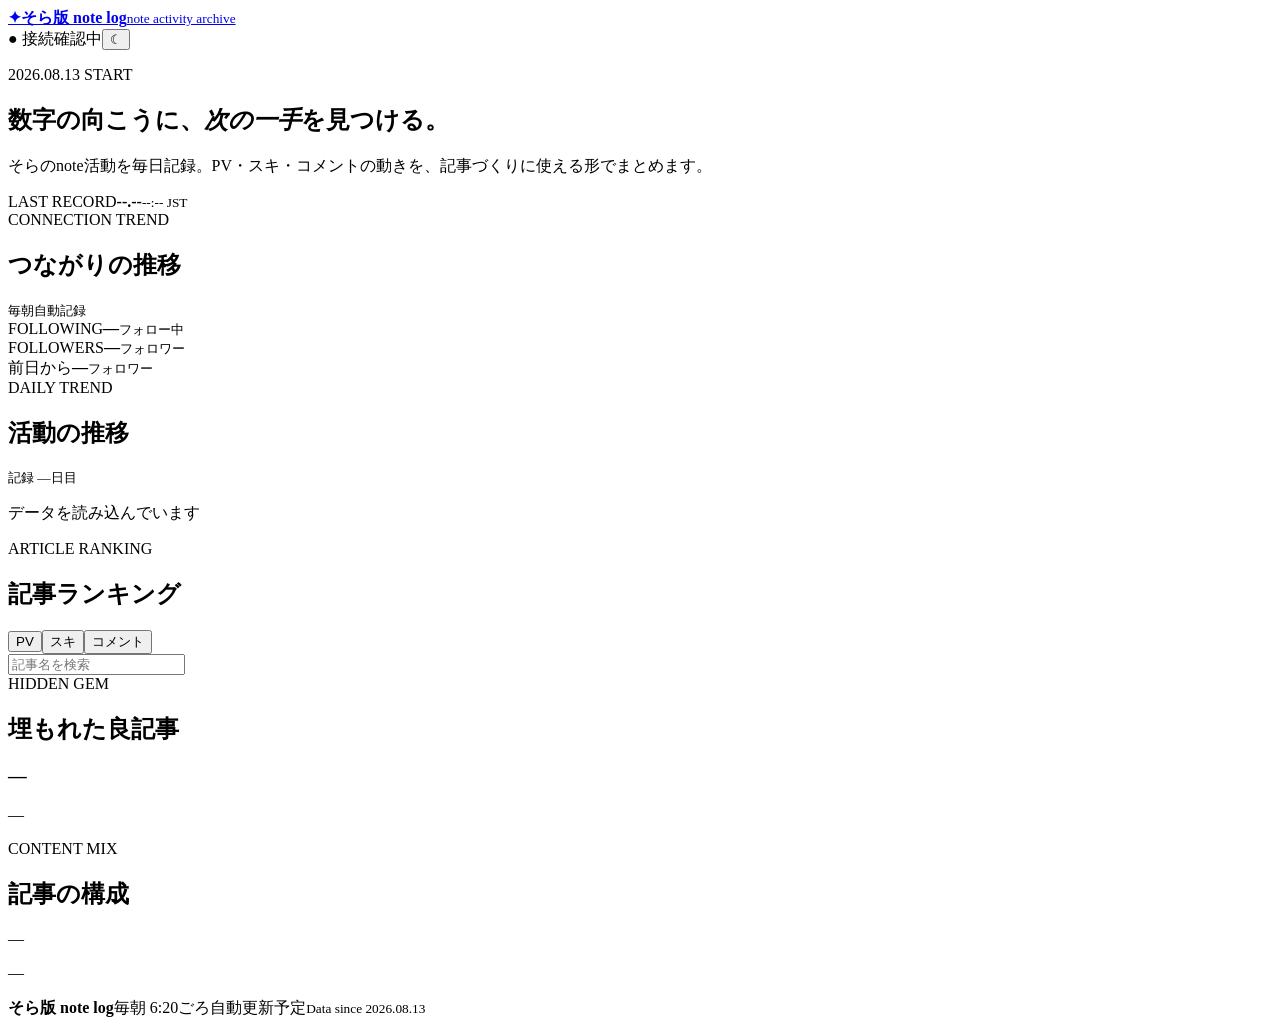
==== log/index.html @ 1eb39d57 "Add public note activity dashboard" ====
<!doctype html>
<html lang="ja">
<head>
<meta charset="utf-8">
<meta name="viewport" content="width=device-width,initial-scale=1">
<meta http-equiv="Content-Security-Policy" content="default-src 'self'; connect-src https://sora-note-log.ashestribirth.chatgpt.site; style-src 'self'; script-src 'self'; img-src 'self'; object-src 'none'; base-uri 'self'; form-action 'none'; upgrade-insecure-requests">
<meta name="referrer" content="strict-origin-when-cross-origin">
<title>そら版 note log</title>
<meta name="description" content="そらのnote活動を毎朝記録する公開ダッシュボード">
<link rel="stylesheet" href="./style.css">
<script src="./app.js" defer></script>
</head>
<body>
<main>
<header><a class="brand" href="./"><b>✦</b><span><strong>そら版 note log</strong><small>note activity archive</small></span></a><div><span id="status" class="status">● 接続確認中</span><button id="theme" aria-label="配色を切り替える">☾</button></div></header>
<section class="hero"><div><p class="eyebrow">2026.08.13 START</p><h1>数字の向こうに、<em>次の一手</em>を見つける。</h1><p>そらのnote活動を毎日記録。PV・スキ・コメントの動きを、記事づくりに使える形でまとめます。</p></div><aside><span>LAST RECORD</span><strong id="recordDate">--.--</strong><small id="recordTime">--:-- JST</small></aside></section>
<section id="stats" class="stats"></section>
<section class="follow"><div><span>CONNECTION TREND</span><h2>つながりの推移</h2><small>毎朝自動記録</small></div><div><span>FOLLOWING</span><strong id="following">—</strong><small>フォロー中</small></div><div class="featured"><span>FOLLOWERS</span><strong id="followers">—</strong><small>フォロワー</small></div><div><span>前日から</span><strong id="followDiff">—</strong><small>フォロワー</small></div></section>
<section class="grid">
<article class="panel trend"><div class="title"><div><span>DAILY TREND</span><h2>活動の推移</h2></div><small id="days">記録 —日目</small></div><div id="trendBars" class="bars"></div><p id="trendNote">データを読み込んでいます</p></article>
<article class="panel ranking"><div class="title"><div><span>ARTICLE RANKING</span><h2>記事ランキング</h2></div><div class="tabs"><button data-metric="pv" class="active">PV</button><button data-metric="likes">スキ</button><button data-metric="comments">コメント</button></div></div><input id="search" placeholder="記事名を検索" aria-label="記事名を検索"><div id="ranking"></div></article>
<article class="panel mini"><div class="title"><div><span>HIDDEN GEM</span><h2>埋もれた良記事</h2></div></div><h3 id="gemTitle">—</h3><p id="gemStats">—</p></article>
<article class="panel mini"><div class="title"><div><span>CONTENT MIX</span><h2>記事の構成</h2></div></div><div id="donut" class="donut"><span id="mixPercent">—</span></div><p id="mixText">—</p></article>
</section>
<footer><b>そら版 note log</b><span>毎朝 6:20ごろ自動更新予定</span><small>Data since 2026.08.13</small></footer>
</main>
</body>
</html>
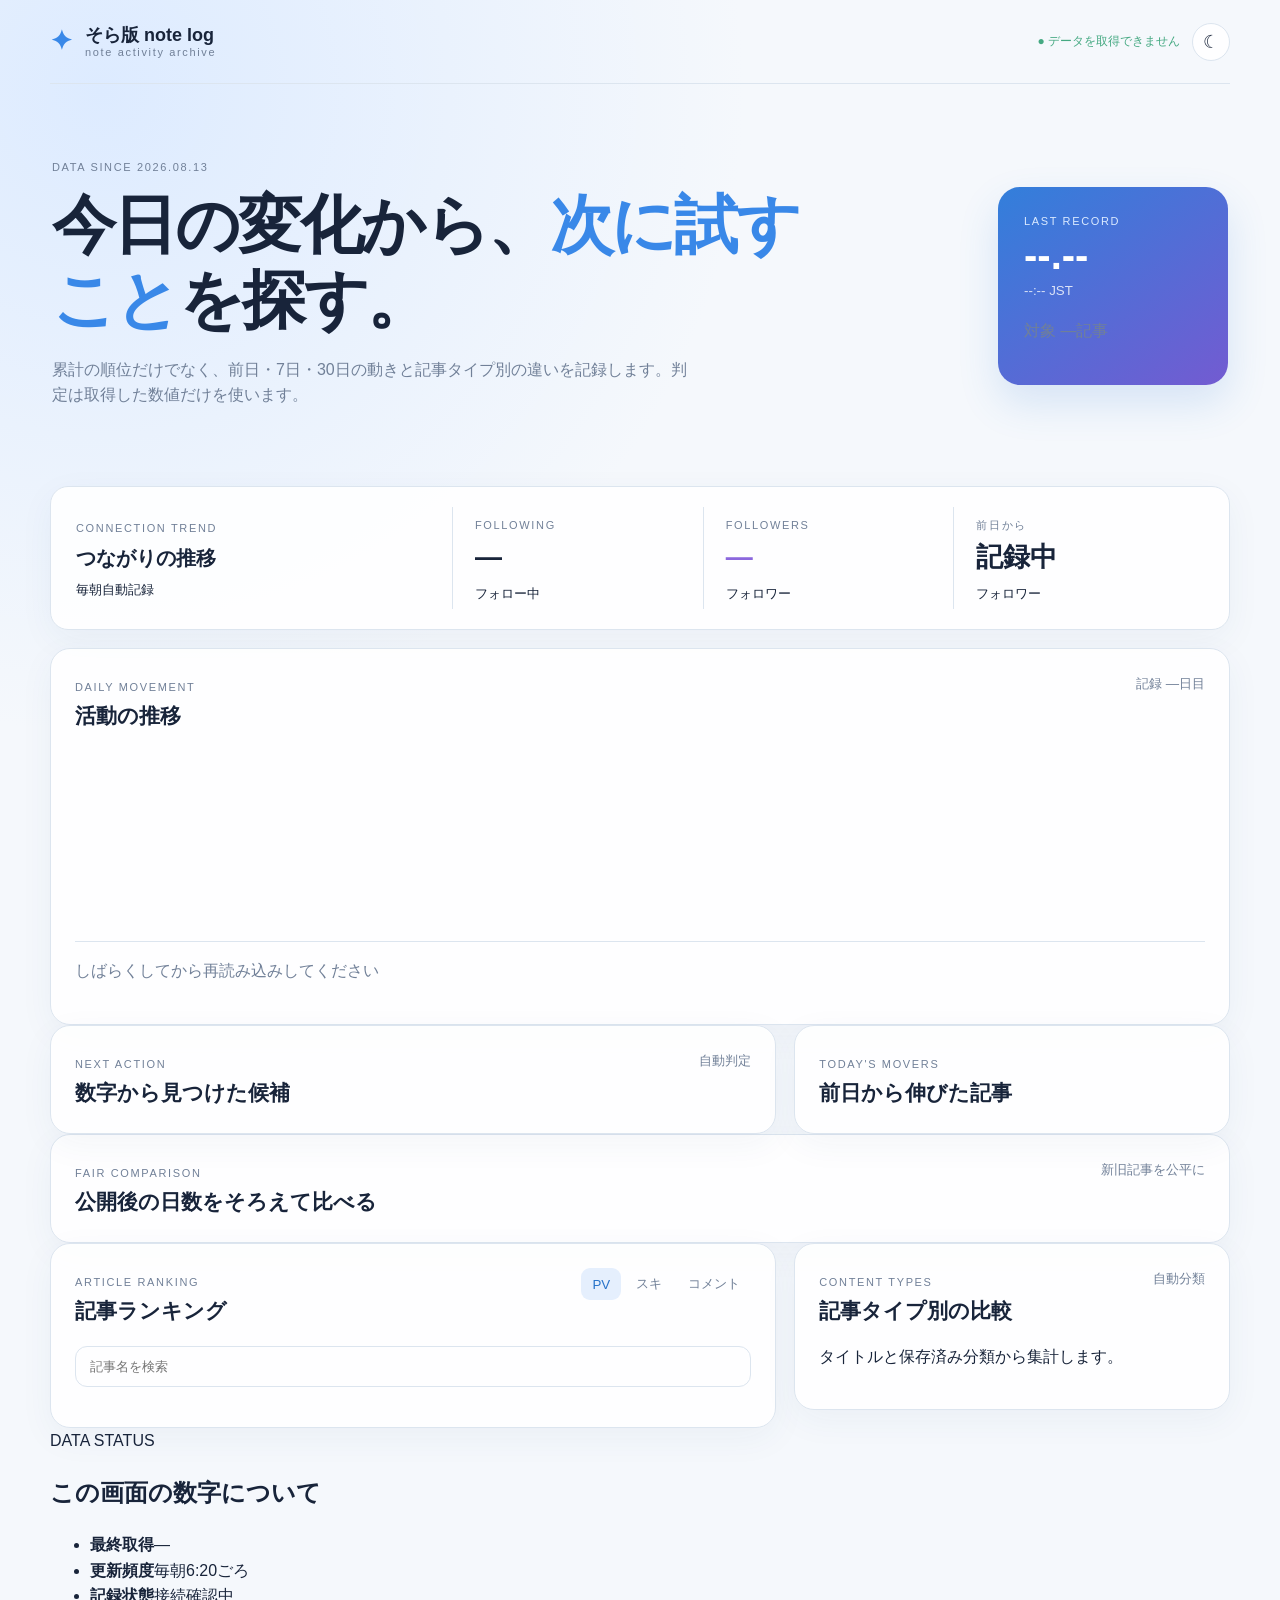
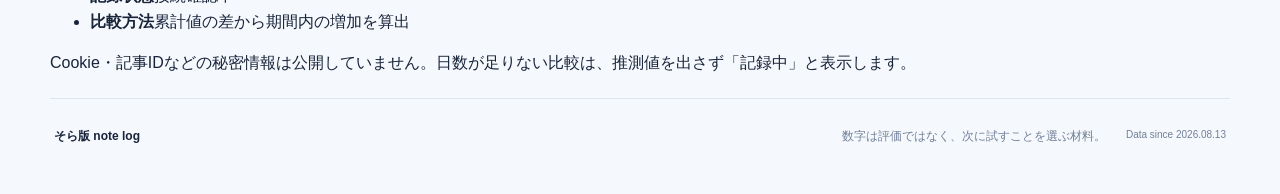
==== commit 2d71e1a7: "Add actionable note log dashboard" ====
--- a/log/index.html
+++ b/log/index.html
@@ -6,23 +6,29 @@
 <meta http-equiv="Content-Security-Policy" content="default-src 'self'; connect-src https://sora-note-log.ashestribirth.chatgpt.site; style-src 'self'; script-src 'self'; img-src 'self'; object-src 'none'; base-uri 'self'; form-action 'none'; upgrade-insecure-requests">
 <meta name="referrer" content="strict-origin-when-cross-origin">
 <title>そら版 note log</title>
-<meta name="description" content="そらのnote活動を毎朝記録する公開ダッシュボード">
+<meta name="description" content="そらのnote活動を毎朝記録し、次に試すことを見つける公開ダッシュボード">
 <link rel="stylesheet" href="./style.css">
 <script src="./app.js" defer></script>
 </head>
 <body>
 <main>
 <header><a class="brand" href="./"><b>✦</b><span><strong>そら版 note log</strong><small>note activity archive</small></span></a><div><span id="status" class="status">● 接続確認中</span><button id="theme" aria-label="配色を切り替える">☾</button></div></header>
-<section class="hero"><div><p class="eyebrow">2026.08.13 START</p><h1>数字の向こうに、<em>次の一手</em>を見つける。</h1><p>そらのnote活動を毎日記録。PV・スキ・コメントの動きを、記事づくりに使える形でまとめます。</p></div><aside><span>LAST RECORD</span><strong id="recordDate">--.--</strong><small id="recordTime">--:-- JST</small></aside></section>
+<section class="hero"><div><p class="eyebrow">DATA SINCE 2026.08.13</p><h1>今日の変化から、<em>次に試すこと</em>を探す。</h1><p>累計の順位だけでなく、前日・7日・30日の動きと記事タイプ別の違いを記録します。判定は取得した数値だけを使います。</p></div><aside><span>LAST RECORD</span><strong id="recordDate">--.--</strong><small id="recordTime">--:-- JST</small><p id="recordCount">対象 —記事</p></aside></section>
+<section id="changes" class="changes"></section>
 <section id="stats" class="stats"></section>
-<section class="follow"><div><span>CONNECTION TREND</span><h2>つながりの推移</h2><small>毎朝自動記録</small></div><div><span>FOLLOWING</span><strong id="following">—</strong><small>フォロー中</small></div><div class="featured"><span>FOLLOWERS</span><strong id="followers">—</strong><small>フォロワー</small></div><div><span>前日から</span><strong id="followDiff">—</strong><small>フォロワー</small></div></section>
+<section class="follow"><div><span>CONNECTION TREND</span><h2>つながりの推移</h2><small>毎朝自動記録</small></div><div><span>FOLLOWING</span><strong id="following">—</strong><small>フォロー中</small></div><div class="featured"><span>FOLLOWERS</span><strong id="followers">—</strong><small>フォロワー</small></div><div><span>前日から</span><strong id="followDiff">記録中</strong><small>フォロワー</small></div></section>
+<section class="panel trend"><div class="title"><div><span>DAILY MOVEMENT</span><h2>活動の推移</h2></div><small id="days">記録 —日目</small></div><div id="trendBars" class="bars"></div><p id="trendNote">データを読み込んでいます</p></section>
+<section class="grid action-grid">
+<article class="panel"><div class="title"><div><span>NEXT ACTION</span><h2>数字から見つけた候補</h2></div><small>自動判定</small></div><div id="actions" class="actions"></div></article>
+<article class="panel"><div class="title"><div><span>TODAY'S MOVERS</span><h2>前日から伸びた記事</h2></div></div><div id="movers" class="movers"></div></article>
+</section>
+<section class="panel fair"><div class="title"><div><span>FAIR COMPARISON</span><h2>公開後の日数をそろえて比べる</h2></div><small>新旧記事を公平に</small></div><div id="fairList" class="fair-list"></div></section>
 <section class="grid">
-<article class="panel trend"><div class="title"><div><span>DAILY TREND</span><h2>活動の推移</h2></div><small id="days">記録 —日目</small></div><div id="trendBars" class="bars"></div><p id="trendNote">データを読み込んでいます</p></article>
 <article class="panel ranking"><div class="title"><div><span>ARTICLE RANKING</span><h2>記事ランキング</h2></div><div class="tabs"><button data-metric="pv" class="active">PV</button><button data-metric="likes">スキ</button><button data-metric="comments">コメント</button></div></div><input id="search" placeholder="記事名を検索" aria-label="記事名を検索"><div id="ranking"></div></article>
-<article class="panel mini"><div class="title"><div><span>HIDDEN GEM</span><h2>埋もれた良記事</h2></div></div><h3 id="gemTitle">—</h3><p id="gemStats">—</p></article>
-<article class="panel mini"><div class="title"><div><span>CONTENT MIX</span><h2>記事の構成</h2></div></div><div id="donut" class="donut"><span id="mixPercent">—</span></div><p id="mixText">—</p></article>
+<article class="panel"><div class="title"><div><span>CONTENT TYPES</span><h2>記事タイプ別の比較</h2></div><small>自動分類</small></div><div id="categories" class="categories"></div><p class="method">タイトルと保存済み分類から集計します。</p></article>
 </section>
-<footer><b>そら版 note log</b><span>毎朝 6:20ごろ自動更新予定</span><small>Data since 2026.08.13</small></footer>
+<section class="data-status"><div><span>DATA STATUS</span><h2>この画面の数字について</h2></div><ul><li><b>最終取得</b><span id="lastFetched">—</span></li><li><b>更新頻度</b>毎朝6:20ごろ</li><li><b>記録状態</b><span id="dataState">接続確認中</span></li><li><b>比較方法</b>累計値の差から期間内の増加を算出</li></ul><p>Cookie・記事IDなどの秘密情報は公開していません。日数が足りない比較は、推測値を出さず「記録中」と表示します。</p></section>
+<footer><b>そら版 note log</b><span>数字は評価ではなく、次に試すことを選ぶ材料。</span><small>Data since 2026.08.13</small></footer>
 </main>
 </body>
 </html>
--- a/log/style.css
+++ b/log/style.css
@@ -0,0 +1 @@
+:root{--bg:#f5f8fc;--card:rgba(255,255,255,.9);--ink:#18243a;--muted:#718098;--line:#dce5ef;--blue:#3988e8;--violet:#8b67dd;--orange:#e98b50;--green:#45a982}*{box-sizing:border-box}body{margin:0;background:radial-gradient(circle at 8% 5%,#ddebff 0,transparent 31%),var(--bg);color:var(--ink);font-family:-apple-system,BlinkMacSystemFont,"Segoe UI","Noto Sans JP",sans-serif;line-height:1.6}body.dark{--bg:#111827;--card:rgba(27,38,58,.94);--ink:#edf4ff;--muted:#aab8cd;--line:#35435a;background:radial-gradient(circle at 8% 5%,#1c3c67 0,transparent 31%),var(--bg)}main{width:min(1180px,calc(100% - 32px));margin:auto}header{height:84px;display:flex;align-items:center;justify-content:space-between;border-bottom:1px solid var(--line)}header>div{display:flex;align-items:center;gap:12px}.brand{display:flex;align-items:center;gap:12px;color:inherit;text-decoration:none}.brand>b{font-size:27px;color:var(--blue)}.brand span{display:flex;flex-direction:column;line-height:1.15}.brand strong{font-size:18px}.brand small,.eyebrow,.title span,aside>span,.follow span{color:var(--muted);font-size:11px;letter-spacing:.15em}.status{color:var(--green);font-size:12px}#theme{border:1px solid var(--line);background:var(--card);color:var(--ink);border-radius:50%;width:38px;height:38px;font-size:18px;cursor:pointer}.hero{display:grid;grid-template-columns:1fr 230px;gap:56px;align-items:center;padding:64px 2px 44px}.hero h1{font-size:clamp(34px,5vw,66px);line-height:1.18;margin:8px 0 18px;max-width:750px;letter-spacing:-.04em}.hero em{color:var(--blue);font-style:normal}.hero p:not(.eyebrow){color:var(--muted);max-width:650px}.hero aside{background:linear-gradient(145deg,#327fdb,#735bd1);color:white;padding:26px;border-radius:22px;box-shadow:0 18px 40px #347fd42a}.hero aside>*{display:block}.hero aside>span{color:#dbeaff}.hero aside strong{font-size:40px;line-height:1.25}.hero aside small{opacity:.8}.stats{display:grid;grid-template-columns:repeat(4,1fr);gap:14px}.stat,.panel,.follow{background:var(--card);border:1px solid var(--line);box-shadow:0 10px 35px #26496d0d}.stat{position:relative;border-radius:18px;padding:22px;overflow:hidden}.stat>span{color:var(--muted);font-size:11px;letter-spacing:.12em}.stat strong{display:block;font-size:29px}.stat small{color:var(--muted)}.stat i{position:absolute;height:4px;bottom:0;left:0;right:0;background:var(--c)}.follow{display:grid;grid-template-columns:1.5fr repeat(3,1fr);margin:18px 0;padding:20px 25px;border-radius:18px;align-items:center}.follow>div{padding:4px 22px;border-left:1px solid var(--line)}.follow>div:first-child{border:0;padding-left:0}.follow h2{margin:2px 0;font-size:20px}.follow strong{display:block;font-size:27px}.follow .featured strong{color:var(--violet)}.grid{display:grid;grid-template-columns:1.25fr .75fr;gap:18px}.panel{border-radius:20px;padding:24px}.ranking{grid-row:span 2}.title{display:flex;align-items:flex-start;justify-content:space-between;gap:12px}.title h2{margin:0;font-size:21px}.title>small{color:var(--muted)}.tabs{display:flex;gap:4px}.tabs button{border:0;padding:7px 11px;background:transparent;color:var(--muted);border-radius:9px;cursor:pointer}.tabs .active{background:#e5effd;color:#2873c9}body.dark .tabs .active{background:#283d59;color:#8fc1ff}#search{width:100%;margin:18px 0 8px;border:1px solid var(--line);border-radius:12px;padding:12px 14px;background:transparent;color:var(--ink)}.row{display:grid;grid-template-columns:34px 1fr auto;align-items:center;gap:10px;color:inherit;text-decoration:none;border-bottom:1px solid var(--line);padding:12px 3px}.row .rank{color:var(--muted);font-size:12px}.row b{font-size:14px}.row small{color:var(--muted);margin-left:4px}.bars{height:210px;display:flex;align-items:flex-end;gap:8px;padding-top:24px;border-bottom:1px solid var(--line)}.bar{flex:1;min-width:5px;max-width:28px;border-radius:5px 5px 0 0;background:linear-gradient(#53a0f3,#7b70dd)}.trend>p,.mini>p{color:var(--muted)}.mini h3{margin:25px 0 12px}.donut{width:145px;height:145px;border-radius:50%;margin:20px auto;display:grid;place-items:center}.donut:before{content:"";width:98px;height:98px;border-radius:50%;background:var(--card);position:absolute}.donut span{z-index:1;font-size:24px;font-weight:700}footer{margin-top:22px;padding:28px 4px 48px;border-top:1px solid var(--line);display:flex;gap:20px;color:var(--muted);font-size:12px}footer b{color:var(--ink);margin-right:auto}@media(max-width:800px){.hero{grid-template-columns:1fr;gap:18px;padding-top:38px}.hero aside{width:100%}.stats{grid-template-columns:repeat(2,1fr)}.follow{grid-template-columns:repeat(3,1fr)}.follow>div:first-child{grid-column:1/-1;border-bottom:1px solid var(--line);padding-bottom:12px}.grid{grid-template-columns:1fr}.ranking{grid-row:auto}footer{flex-wrap:wrap}}@media(max-width:520px){main{width:min(100% - 20px,1180px)}header{height:72px}.status{display:none}.hero h1{font-size:38px}.stats{gap:8px}.stat{padding:16px}.stat strong{font-size:23px}.follow{padding:15px 8px}.follow>div{padding:4px 10px}.follow strong{font-size:22px}.panel{padding:18px}.title{flex-direction:column}.tabs{align-self:stretch}.tabs button{flex:1}.row{grid-template-columns:26px 1fr auto}.row b{display:block;text-align:right}.row small{display:none}}
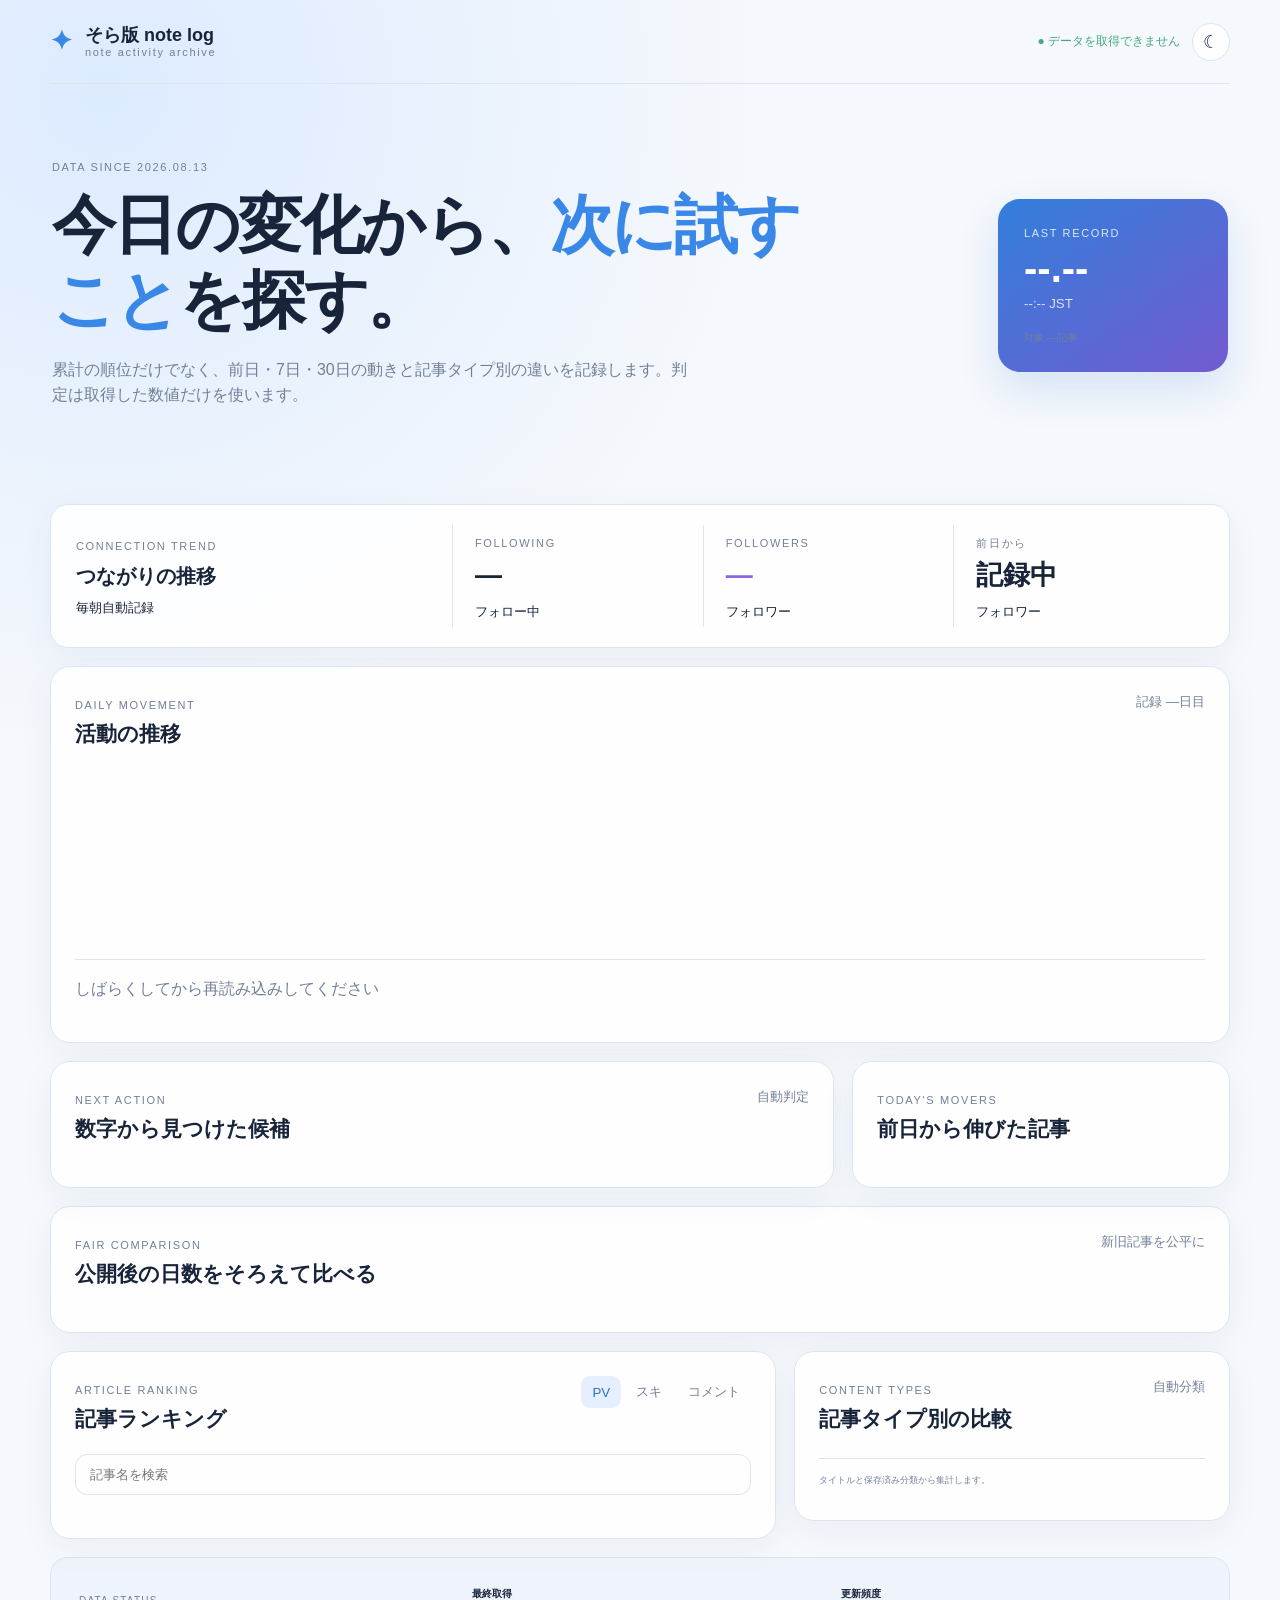
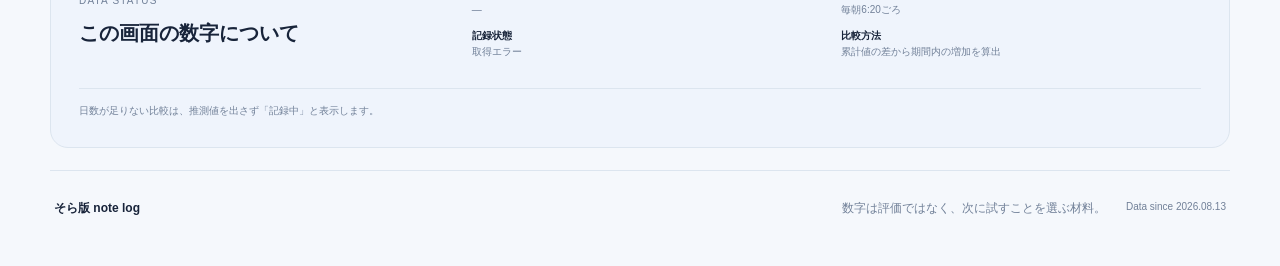
==== commit 54ea00be: "Remove internal data handling disclosure" ====
--- a/log/index.html
+++ b/log/index.html
@@ -27,7 +27,7 @@
 <article class="panel ranking"><div class="title"><div><span>ARTICLE RANKING</span><h2>記事ランキング</h2></div><div class="tabs"><button data-metric="pv" class="active">PV</button><button data-metric="likes">スキ</button><button data-metric="comments">コメント</button></div></div><input id="search" placeholder="記事名を検索" aria-label="記事名を検索"><div id="ranking"></div></article>
 <article class="panel"><div class="title"><div><span>CONTENT TYPES</span><h2>記事タイプ別の比較</h2></div><small>自動分類</small></div><div id="categories" class="categories"></div><p class="method">タイトルと保存済み分類から集計します。</p></article>
 </section>
-<section class="data-status"><div><span>DATA STATUS</span><h2>この画面の数字について</h2></div><ul><li><b>最終取得</b><span id="lastFetched">—</span></li><li><b>更新頻度</b>毎朝6:20ごろ</li><li><b>記録状態</b><span id="dataState">接続確認中</span></li><li><b>比較方法</b>累計値の差から期間内の増加を算出</li></ul><p>Cookie・記事IDなどの秘密情報は公開していません。日数が足りない比較は、推測値を出さず「記録中」と表示します。</p></section>
+<section class="data-status"><div><span>DATA STATUS</span><h2>この画面の数字について</h2></div><ul><li><b>最終取得</b><span id="lastFetched">—</span></li><li><b>更新頻度</b>毎朝6:20ごろ</li><li><b>記録状態</b><span id="dataState">接続確認中</span></li><li><b>比較方法</b>累計値の差から期間内の増加を算出</li></ul><p>日数が足りない比較は、推測値を出さず「記録中」と表示します。</p></section>
 <footer><b>そら版 note log</b><span>数字は評価ではなく、次に試すことを選ぶ材料。</span><small>Data since 2026.08.13</small></footer>
 </main>
 </body>
--- a/log/style.css
+++ b/log/style.css
@@ -1 +1,4 @@
-:root{--bg:#f5f8fc;--card:rgba(255,255,255,.9);--ink:#18243a;--muted:#718098;--line:#dce5ef;--blue:#3988e8;--violet:#8b67dd;--orange:#e98b50;--green:#45a982}*{box-sizing:border-box}body{margin:0;background:radial-gradient(circle at 8% 5%,#ddebff 0,transparent 31%),var(--bg);color:var(--ink);font-family:-apple-system,BlinkMacSystemFont,"Segoe UI","Noto Sans JP",sans-serif;line-height:1.6}body.dark{--bg:#111827;--card:rgba(27,38,58,.94);--ink:#edf4ff;--muted:#aab8cd;--line:#35435a;background:radial-gradient(circle at 8% 5%,#1c3c67 0,transparent 31%),var(--bg)}main{width:min(1180px,calc(100% - 32px));margin:auto}header{height:84px;display:flex;align-items:center;justify-content:space-between;border-bottom:1px solid var(--line)}header>div{display:flex;align-items:center;gap:12px}.brand{display:flex;align-items:center;gap:12px;color:inherit;text-decoration:none}.brand>b{font-size:27px;color:var(--blue)}.brand span{display:flex;flex-direction:column;line-height:1.15}.brand strong{font-size:18px}.brand small,.eyebrow,.title span,aside>span,.follow span{color:var(--muted);font-size:11px;letter-spacing:.15em}.status{color:var(--green);font-size:12px}#theme{border:1px solid var(--line);background:var(--card);color:var(--ink);border-radius:50%;width:38px;height:38px;font-size:18px;cursor:pointer}.hero{display:grid;grid-template-columns:1fr 230px;gap:56px;align-items:center;padding:64px 2px 44px}.hero h1{font-size:clamp(34px,5vw,66px);line-height:1.18;margin:8px 0 18px;max-width:750px;letter-spacing:-.04em}.hero em{color:var(--blue);font-style:normal}.hero p:not(.eyebrow){color:var(--muted);max-width:650px}.hero aside{background:linear-gradient(145deg,#327fdb,#735bd1);color:white;padding:26px;border-radius:22px;box-shadow:0 18px 40px #347fd42a}.hero aside>*{display:block}.hero aside>span{color:#dbeaff}.hero aside strong{font-size:40px;line-height:1.25}.hero aside small{opacity:.8}.stats{display:grid;grid-template-columns:repeat(4,1fr);gap:14px}.stat,.panel,.follow{background:var(--card);border:1px solid var(--line);box-shadow:0 10px 35px #26496d0d}.stat{position:relative;border-radius:18px;padding:22px;overflow:hidden}.stat>span{color:var(--muted);font-size:11px;letter-spacing:.12em}.stat strong{display:block;font-size:29px}.stat small{color:var(--muted)}.stat i{position:absolute;height:4px;bottom:0;left:0;right:0;background:var(--c)}.follow{display:grid;grid-template-columns:1.5fr repeat(3,1fr);margin:18px 0;padding:20px 25px;border-radius:18px;align-items:center}.follow>div{padding:4px 22px;border-left:1px solid var(--line)}.follow>div:first-child{border:0;padding-left:0}.follow h2{margin:2px 0;font-size:20px}.follow strong{display:block;font-size:27px}.follow .featured strong{color:var(--violet)}.grid{display:grid;grid-template-columns:1.25fr .75fr;gap:18px}.panel{border-radius:20px;padding:24px}.ranking{grid-row:span 2}.title{display:flex;align-items:flex-start;justify-content:space-between;gap:12px}.title h2{margin:0;font-size:21px}.title>small{color:var(--muted)}.tabs{display:flex;gap:4px}.tabs button{border:0;padding:7px 11px;background:transparent;color:var(--muted);border-radius:9px;cursor:pointer}.tabs .active{background:#e5effd;color:#2873c9}body.dark .tabs .active{background:#283d59;color:#8fc1ff}#search{width:100%;margin:18px 0 8px;border:1px solid var(--line);border-radius:12px;padding:12px 14px;background:transparent;color:var(--ink)}.row{display:grid;grid-template-columns:34px 1fr auto;align-items:center;gap:10px;color:inherit;text-decoration:none;border-bottom:1px solid var(--line);padding:12px 3px}.row .rank{color:var(--muted);font-size:12px}.row b{font-size:14px}.row small{color:var(--muted);margin-left:4px}.bars{height:210px;display:flex;align-items:flex-end;gap:8px;padding-top:24px;border-bottom:1px solid var(--line)}.bar{flex:1;min-width:5px;max-width:28px;border-radius:5px 5px 0 0;background:linear-gradient(#53a0f3,#7b70dd)}.trend>p,.mini>p{color:var(--muted)}.mini h3{margin:25px 0 12px}.donut{width:145px;height:145px;border-radius:50%;margin:20px auto;display:grid;place-items:center}.donut:before{content:"";width:98px;height:98px;border-radius:50%;background:var(--card);position:absolute}.donut span{z-index:1;font-size:24px;font-weight:700}footer{margin-top:22px;padding:28px 4px 48px;border-top:1px solid var(--line);display:flex;gap:20px;color:var(--muted);font-size:12px}footer b{color:var(--ink);margin-right:auto}@media(max-width:800px){.hero{grid-template-columns:1fr;gap:18px;padding-top:38px}.hero aside{width:100%}.stats{grid-template-columns:repeat(2,1fr)}.follow{grid-template-columns:repeat(3,1fr)}.follow>div:first-child{grid-column:1/-1;border-bottom:1px solid var(--line);padding-bottom:12px}.grid{grid-template-columns:1fr}.ranking{grid-row:auto}footer{flex-wrap:wrap}}@media(max-width:520px){main{width:min(100% - 20px,1180px)}header{height:72px}.status{display:none}.hero h1{font-size:38px}.stats{gap:8px}.stat{padding:16px}.stat strong{font-size:23px}.follow{padding:15px 8px}.follow>div{padding:4px 10px}.follow strong{font-size:22px}.panel{padding:18px}.title{flex-direction:column}.tabs{align-self:stretch}.tabs button{flex:1}.row{grid-template-columns:26px 1fr auto}.row b{display:block;text-align:right}.row small{display:none}}+:root{--bg:#f5f8fc;--card:rgba(255,255,255,.9);--ink:#18243a;--muted:#718098;--line:#dce5ef;--blue:#3988e8;--violet:#8b67dd;--orange:#e98b50;--green:#45a982}*{box-sizing:border-box}body{margin:0;background:radial-gradient(circle at 8% 5%,#ddebff 0,transparent 31%),var(--bg);color:var(--ink);font-family:-apple-system,BlinkMacSystemFont,"Segoe UI","Noto Sans JP",sans-serif;line-height:1.6}body.dark{--bg:#111827;--card:rgba(27,38,58,.94);--ink:#edf4ff;--muted:#aab8cd;--line:#35435a;background:radial-gradient(circle at 8% 5%,#1c3c67 0,transparent 31%),var(--bg)}main{width:min(1180px,calc(100% - 32px));margin:auto}header{height:84px;display:flex;align-items:center;justify-content:space-between;border-bottom:1px solid var(--line)}header>div{display:flex;align-items:center;gap:12px}.brand{display:flex;align-items:center;gap:12px;color:inherit;text-decoration:none}.brand>b{font-size:27px;color:var(--blue)}.brand span{display:flex;flex-direction:column;line-height:1.15}.brand strong{font-size:18px}.brand small,.eyebrow,.title span,aside>span,.follow span{color:var(--muted);font-size:11px;letter-spacing:.15em}.status{color:var(--green);font-size:12px}#theme{border:1px solid var(--line);background:var(--card);color:var(--ink);border-radius:50%;width:38px;height:38px;font-size:18px;cursor:pointer}.hero{display:grid;grid-template-columns:1fr 230px;gap:56px;align-items:center;padding:64px 2px 44px}.hero h1{font-size:clamp(34px,5vw,66px);line-height:1.18;margin:8px 0 18px;max-width:750px;letter-spacing:-.04em}.hero em{color:var(--blue);font-style:normal}.hero p:not(.eyebrow){color:var(--muted);max-width:650px}.hero aside{background:linear-gradient(145deg,#327fdb,#735bd1);color:white;padding:26px;border-radius:22px;box-shadow:0 18px 40px #347fd42a}.hero aside>*{display:block}.hero aside>span{color:#dbeaff}.hero aside strong{font-size:40px;line-height:1.25}.hero aside small{opacity:.8}.stats{display:grid;grid-template-columns:repeat(4,1fr);gap:14px}.stat,.panel,.follow{background:var(--card);border:1px solid var(--line);box-shadow:0 10px 35px #26496d0d}.stat{position:relative;border-radius:18px;padding:22px;overflow:hidden}.stat>span{color:var(--muted);font-size:11px;letter-spacing:.12em}.stat strong{display:block;font-size:29px}.stat small{color:var(--muted)}.stat i{position:absolute;height:4px;bottom:0;left:0;right:0;background:var(--c)}.follow{display:grid;grid-template-columns:1.5fr repeat(3,1fr);margin:18px 0;padding:20px 25px;border-radius:18px;align-items:center}.follow>div{padding:4px 22px;border-left:1px solid var(--line)}.follow>div:first-child{border:0;padding-left:0}.follow h2{margin:2px 0;font-size:20px}.follow strong{display:block;font-size:27px}.follow .featured strong{color:var(--violet)}.grid{display:grid;grid-template-columns:1.25fr .75fr;gap:18px}.panel{border-radius:20px;padding:24px}.ranking{grid-row:span 2}.title{display:flex;align-items:flex-start;justify-content:space-between;gap:12px}.title h2{margin:0;font-size:21px}.title>small{color:var(--muted)}.tabs{display:flex;gap:4px}.tabs button{border:0;padding:7px 11px;background:transparent;color:var(--muted);border-radius:9px;cursor:pointer}.tabs .active{background:#e5effd;color:#2873c9}body.dark .tabs .active{background:#283d59;color:#8fc1ff}#search{width:100%;margin:18px 0 8px;border:1px solid var(--line);border-radius:12px;padding:12px 14px;background:transparent;color:var(--ink)}.row{display:grid;grid-template-columns:34px 1fr auto;align-items:center;gap:10px;color:inherit;text-decoration:none;border-bottom:1px solid var(--line);padding:12px 3px}.row .rank{color:var(--muted);font-size:12px}.row b{font-size:14px}.row small{color:var(--muted);margin-left:4px}.bars{height:210px;display:flex;align-items:flex-end;gap:8px;padding-top:24px;border-bottom:1px solid var(--line)}.bar{flex:1;min-width:5px;max-width:28px;border-radius:5px 5px 0 0;background:linear-gradient(#53a0f3,#7b70dd)}.trend>p,.mini>p{color:var(--muted)}.mini h3{margin:25px 0 12px}.donut{width:145px;height:145px;border-radius:50%;margin:20px auto;display:grid;place-items:center}.donut:before{content:"";width:98px;height:98px;border-radius:50%;background:var(--card);position:absolute}.donut span{z-index:1;font-size:24px;font-weight:700}footer{margin-top:22px;padding:28px 4px 48px;border-top:1px solid var(--line);display:flex;gap:20px;color:var(--muted);font-size:12px}footer b{color:var(--ink);margin-right:auto}@media(max-width:800px){.hero{grid-template-columns:1fr;gap:18px;padding-top:38px}.hero aside{width:100%}.stats{grid-template-columns:repeat(2,1fr)}.follow{grid-template-columns:repeat(3,1fr)}.follow>div:first-child{grid-column:1/-1;border-bottom:1px solid var(--line);padding-bottom:12px}.grid{grid-template-columns:1fr}.ranking{grid-row:auto}footer{flex-wrap:wrap}}@media(max-width:520px){main{width:min(100% - 20px,1180px)}header{height:72px}.status{display:none}.hero h1{font-size:38px}.stats{gap:8px}.stat{padding:16px}.stat strong{font-size:23px}.follow{padding:15px 8px}.follow>div{padding:4px 10px}.follow strong{font-size:22px}.panel{padding:18px}.title{flex-direction:column}.tabs{align-self:stretch}.tabs button{flex:1}.row{grid-template-columns:26px 1fr auto}.row b{display:block;text-align:right}.row small{display:none}}
+.changes{display:grid;grid-template-columns:repeat(4,1fr);gap:12px;margin-bottom:18px}.changes article{min-height:116px;padding:19px 21px;background:var(--card);border:1px solid var(--line);border-radius:18px;box-shadow:0 10px 35px #26496d0d}.changes span,.data-status>div>span{color:var(--muted);font-size:10px;letter-spacing:.12em}.changes strong{display:block;margin:9px 0 4px;color:var(--green);font-size:24px}.changes strong small{font-size:10px;color:var(--muted)}.changes .pending{font-size:17px;color:var(--muted)}.changes p{margin:0;color:var(--muted);font-size:9px}.trend{margin-bottom:18px}.action-grid{grid-template-columns:1.35fr .65fr;margin-bottom:18px}.actions{margin-top:18px}.actions>a{display:grid;grid-template-columns:70px 1fr 18px;gap:13px;align-items:center;padding:16px 0;border-bottom:1px solid var(--line);color:inherit;text-decoration:none}.actions em{font-style:normal;font-size:9px;text-align:center;padding:6px;background:#3988e817;color:var(--blue)}.actions b{font-size:12px}.actions p{margin:4px 0;color:var(--muted);font-size:10px}.actions i{font-style:normal;color:var(--muted)}.mover,.fair-row{display:grid;grid-template-columns:34px 1fr auto;align-items:center;gap:10px;color:inherit;text-decoration:none;border-bottom:1px solid var(--line);padding:12px 3px}.mover>span:nth-child(2),.fair-row>span:nth-child(2){font-size:11px;overflow:hidden;text-overflow:ellipsis;white-space:nowrap}.mover>span:last-child,.fair-row>span:last-child{text-align:right;color:var(--green)}.mover small,.fair-row small{display:block;color:var(--muted);font-size:8px}.fair{margin-bottom:18px}.fair-list{display:grid;grid-template-columns:repeat(2,1fr);gap:0 20px;margin-top:18px}.fair-row>span:last-child{color:var(--blue)}.empty{min-height:135px;margin-top:18px;border:1px dashed var(--line);display:flex;align-items:center;justify-content:center;gap:12px;padding:18px;color:var(--muted)}.empty i{font-size:27px;font-style:normal}.empty b{color:var(--ink);font-size:12px}.empty p{margin:5px 0 0;font-size:10px}.categories{margin-top:22px}.categories>div{margin-bottom:23px}.categories p{display:flex;justify-content:space-between;margin:0;font-size:11px}.categories p span{color:var(--muted)}.categories>div>i{display:block;height:5px;background:#71809818;margin:8px 0}.categories>div>i>b{display:block;height:100%;background:linear-gradient(90deg,var(--blue),var(--violet))}.categories small,.method{color:var(--muted);font-size:9px}.method{padding-top:14px;border-top:1px solid var(--line)}.data-status{display:grid;grid-template-columns:1fr 2fr;gap:28px;margin-top:18px;padding:28px;border:1px solid var(--line);border-radius:18px;background:#3988e808}.data-status h2{margin:5px 0;font-size:20px}.data-status ul{display:grid;grid-template-columns:repeat(2,1fr);gap:10px;margin:0;padding:0;list-style:none}.data-status li{font-size:10px;color:var(--muted)}.data-status li b{display:block;color:var(--ink)}.data-status>p{grid-column:1/-1;margin:0;padding-top:14px;border-top:1px solid var(--line);font-size:10px;color:var(--muted)}.hero aside p{margin:16px 0 0;font-size:10px;color:#dbeaff}
+@media(max-width:800px){.changes{grid-template-columns:repeat(2,1fr)}.action-grid,.fair-list,.data-status{grid-template-columns:1fr}.data-status>p{grid-column:auto}}
+@media(max-width:520px){.changes{gap:8px}.changes article{padding:15px}.changes strong{font-size:20px}.actions>a{grid-template-columns:62px 1fr 14px}.mover,.fair-row{grid-template-columns:27px 1fr 58px}.data-status{padding:18px}.data-status ul{grid-template-columns:1fr 1fr}}
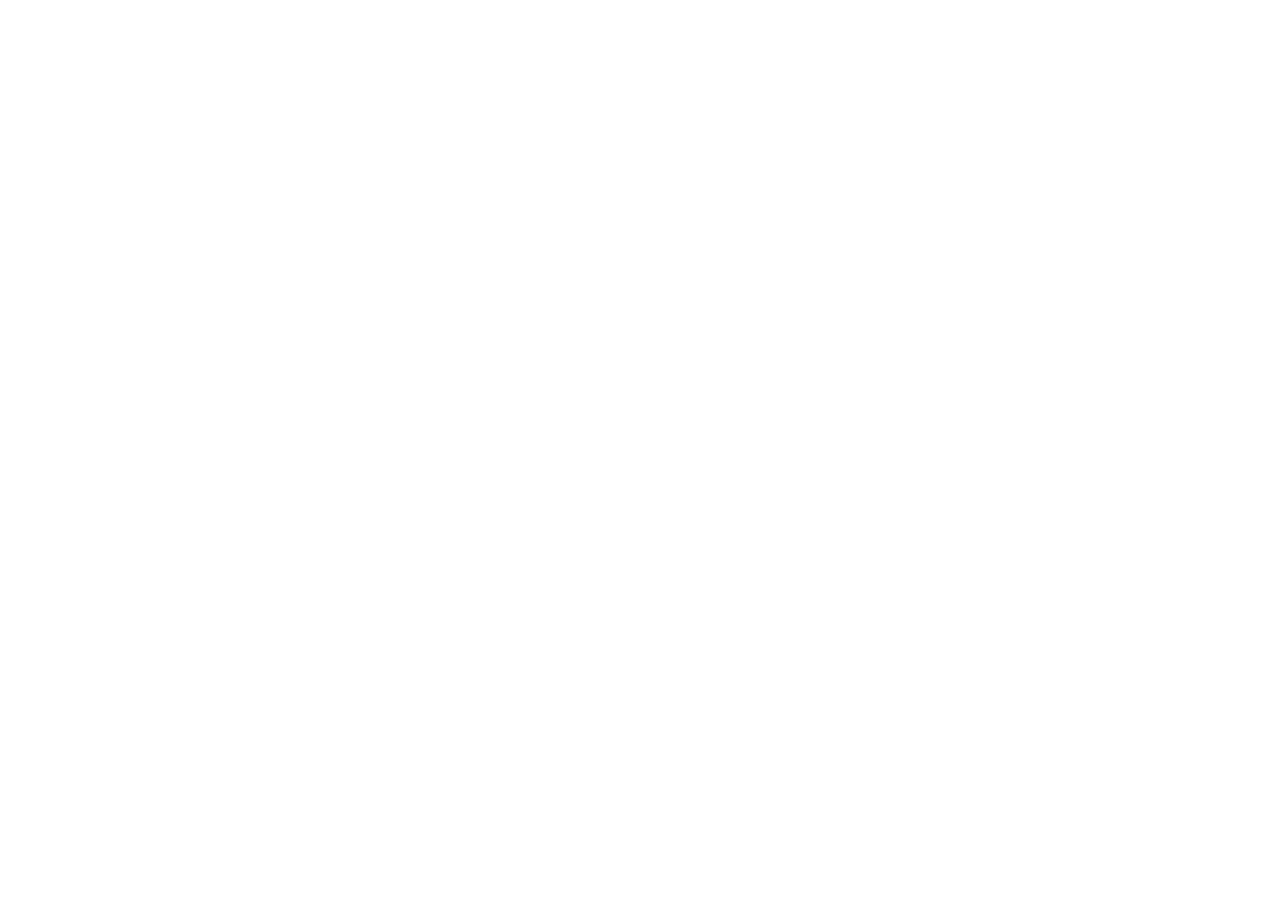
==== commit 361f597a: "refactor: redirect activity log to dedicated site" ====
--- a/log/index.html
+++ b/log/index.html
@@ -1,34 +1,16 @@
 <!doctype html>
 <html lang="ja">
 <head>
-<meta charset="utf-8">
-<meta name="viewport" content="width=device-width,initial-scale=1">
-<meta http-equiv="Content-Security-Policy" content="default-src 'self'; connect-src https://sora-note-log.ashestribirth.chatgpt.site; style-src 'self'; script-src 'self'; img-src 'self'; object-src 'none'; base-uri 'self'; form-action 'none'; upgrade-insecure-requests">
-<meta name="referrer" content="strict-origin-when-cross-origin">
-<title>そら版 note log</title>
-<meta name="description" content="そらのnote活動を毎朝記録し、次に試すことを見つける公開ダッシュボード">
-<link rel="stylesheet" href="./style.css">
-<script src="./app.js" defer></script>
+  <meta charset="utf-8">
+  <meta name="viewport" content="width=device-width, initial-scale=1">
+  <title>そら版 note log は移転しました</title>
+  <link rel="canonical" href="https://ashes-tribirth.github.io/note-activity-site/">
+  <meta http-equiv="refresh" content="0; url=https://ashes-tribirth.github.io/note-activity-site/">
+  <script>
+    location.replace("https://ashes-tribirth.github.io/note-activity-site/" + location.search + location.hash);
+  </script>
 </head>
 <body>
-<main>
-<header><a class="brand" href="./"><b>✦</b><span><strong>そら版 note log</strong><small>note activity archive</small></span></a><div><span id="status" class="status">● 接続確認中</span><button id="theme" aria-label="配色を切り替える">☾</button></div></header>
-<section class="hero"><div><p class="eyebrow">DATA SINCE 2026.08.13</p><h1>今日の変化から、<em>次に試すこと</em>を探す。</h1><p>累計の順位だけでなく、前日・7日・30日の動きと記事タイプ別の違いを記録します。判定は取得した数値だけを使います。</p></div><aside><span>LAST RECORD</span><strong id="recordDate">--.--</strong><small id="recordTime">--:-- JST</small><p id="recordCount">対象 —記事</p></aside></section>
-<section id="changes" class="changes"></section>
-<section id="stats" class="stats"></section>
-<section class="follow"><div><span>CONNECTION TREND</span><h2>つながりの推移</h2><small>毎朝自動記録</small></div><div><span>FOLLOWING</span><strong id="following">—</strong><small>フォロー中</small></div><div class="featured"><span>FOLLOWERS</span><strong id="followers">—</strong><small>フォロワー</small></div><div><span>前日から</span><strong id="followDiff">記録中</strong><small>フォロワー</small></div></section>
-<section class="panel trend"><div class="title"><div><span>DAILY MOVEMENT</span><h2>活動の推移</h2></div><small id="days">記録 —日目</small></div><div id="trendBars" class="bars"></div><p id="trendNote">データを読み込んでいます</p></section>
-<section class="grid action-grid">
-<article class="panel"><div class="title"><div><span>NEXT ACTION</span><h2>数字から見つけた候補</h2></div><small>自動判定</small></div><div id="actions" class="actions"></div></article>
-<article class="panel"><div class="title"><div><span>TODAY'S MOVERS</span><h2>前日から伸びた記事</h2></div></div><div id="movers" class="movers"></div></article>
-</section>
-<section class="panel fair"><div class="title"><div><span>FAIR COMPARISON</span><h2>公開後の日数をそろえて比べる</h2></div><small>新旧記事を公平に</small></div><div id="fairList" class="fair-list"></div></section>
-<section class="grid">
-<article class="panel ranking"><div class="title"><div><span>ARTICLE RANKING</span><h2>記事ランキング</h2></div><div class="tabs"><button data-metric="pv" class="active">PV</button><button data-metric="likes">スキ</button><button data-metric="comments">コメント</button></div></div><input id="search" placeholder="記事名を検索" aria-label="記事名を検索"><div id="ranking"></div></article>
-<article class="panel"><div class="title"><div><span>CONTENT TYPES</span><h2>記事タイプ別の比較</h2></div><small>自動分類</small></div><div id="categories" class="categories"></div><p class="method">タイトルと保存済み分類から集計します。</p></article>
-</section>
-<section class="data-status"><div><span>DATA STATUS</span><h2>この画面の数字について</h2></div><ul><li><b>最終取得</b><span id="lastFetched">—</span></li><li><b>更新頻度</b>毎朝6:20ごろ</li><li><b>記録状態</b><span id="dataState">接続確認中</span></li><li><b>比較方法</b>累計値の差から期間内の増加を算出</li></ul><p>日数が足りない比較は、推測値を出さず「記録中」と表示します。</p></section>
-<footer><b>そら版 note log</b><span>数字は評価ではなく、次に試すことを選ぶ材料。</span><small>Data since 2026.08.13</small></footer>
-</main>
+  <p>そら版 note log は移転しました。<a href="https://ashes-tribirth.github.io/note-activity-site/">新しいページを開く</a></p>
 </body>
-</html>+</html>
